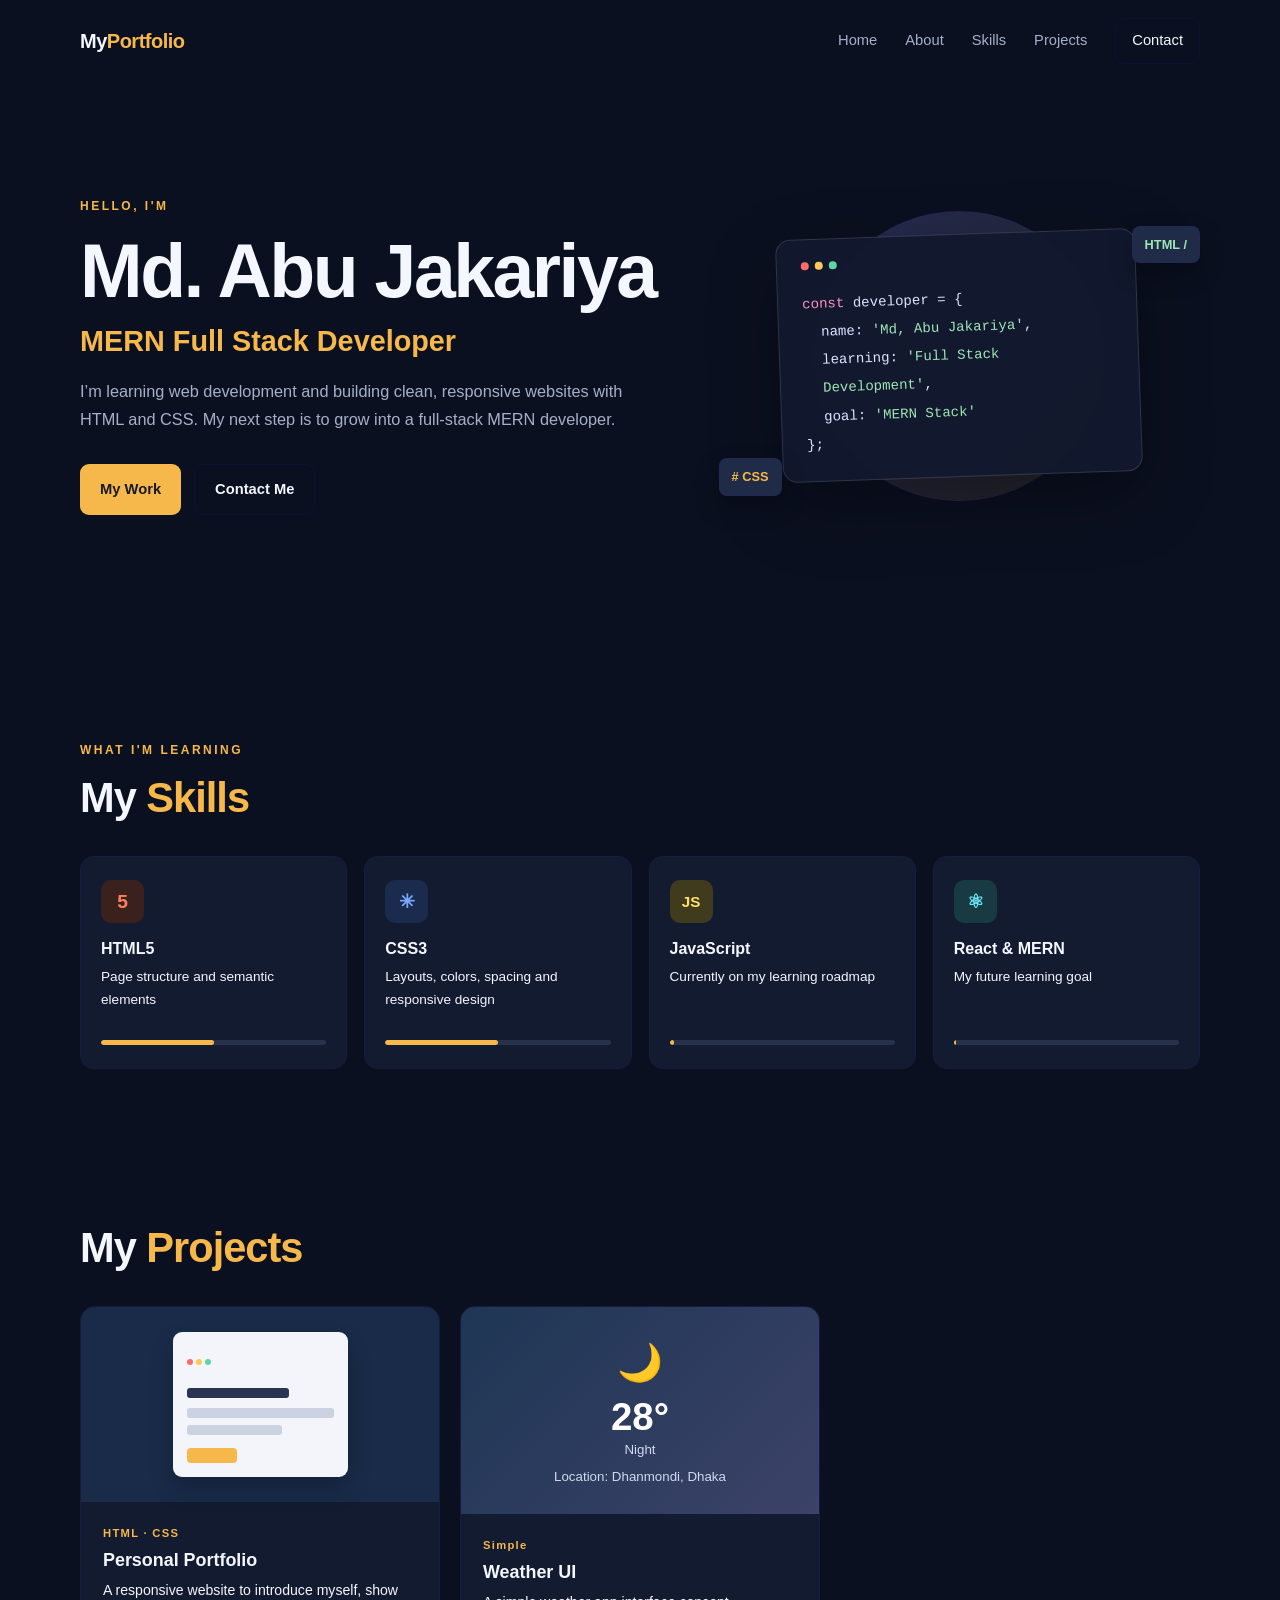
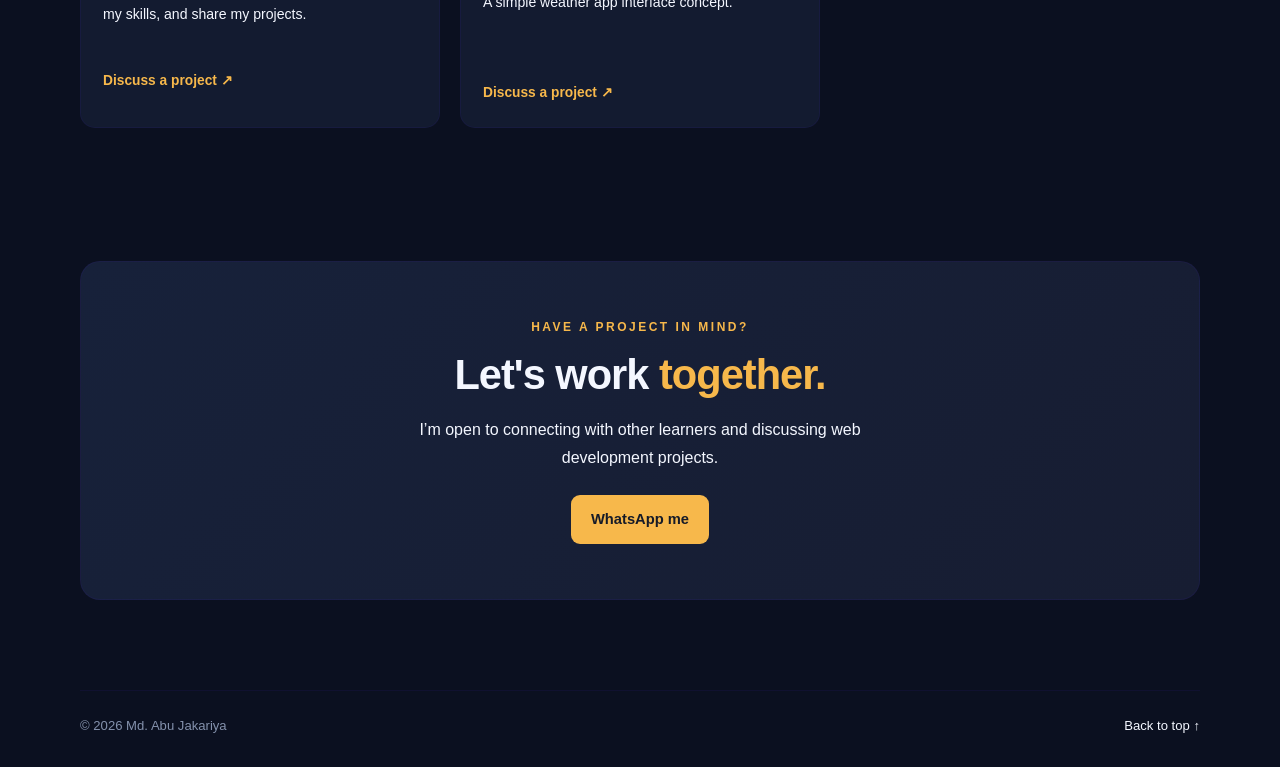
==== index.html @ 3f63f133 "Initial portfolio website" ====
<!DOCTYPE html>
<html lang="en">
<head>
  <meta charset="UTF-8">
  <meta name="viewport" content="width=device-width, initial-scale=1.0">
  <title>portfolio.com</title>
  <link rel="stylesheet" href="style.css">
</head>
<body>
  <header class="navbar">
    <a class="logo" href="#home">My<span>Portfolio</span></a>
    <nav aria-label="Main navigation">
      <a href="#home">Home</a>
      <a href="assets/about.html" target="_blank">About</a>
      <a href="assets/skills.html" target="_blank">Skills</a>
      <a href="assets/project.html" target="_blank">Projects</a>
      <a class="nav-contact" href="#contact">Contact</a>
    </nav>
  </header>
<!-- header section -->
  <main>
    <section class="hero section" id="home">
      <div class="hero-text">
        <p class="eyebrow">HELLO, I'M</p>
        <h1>Md. Abu Jakariya</h1>
        <h2><span>MERN Full Stack Developer</span></h2>
        <p class="intro">I’m learning web development and building clean, responsive websites with HTML and CSS. My next step is to grow into a full-stack MERN developer.</p>
        <div class="hero-buttons">
          <a class="button primary" href="#projects">My Work</a>
          <a class="button secondary" href="#contact">Contact Me</a>
        </div>
      </div>
      
      <!-- card -->
      <div class="hero-art" aria-label="Decorative coding illustration">
        <div class="circle"></div>
        <div class="code-card">
          <div class="dots"><i></i><i></i><i></i></div>
          <p><span class="pink">const</span> developer = {</p>
          <p class="indent">name: <span class="green">'Md, Abu Jakariya'</span>,</p>
          <p class="indent">learning: <span class="green">'Full Stack Development'</span>,</p>
          <p class="indent">goal: <span class="green">'MERN Stack'</span></p>
          <p>};</p>
          <p class="cursor-line"></p>
        </div>
        <span class="float-tag tag-one"> HTML /</span>
        <span class="float-tag tag-two"># CSS</span>
      </div>
    </section>

    <!-- Skills -->
    <section class="section" id="skills">
      <div class="section-heading">
        <p class="eyebrow">WHAT I'M LEARNING</p>
        <h2>My <span>Skills</span></h2>
      </div>
      <div class="skills-grid">
        <article class="skill-card"><div class="skill-icon html-icon">5</div><h3>HTML5</h3><p>Page structure and semantic elements</p><div class="skill-track"><span style="width: 50%"></span></div></article>
        <article class="skill-card"><div class="skill-icon css-icon">✳</div><h3>CSS3</h3><p>Layouts, colors, spacing and responsive design</p><div class="skill-track"><span style="width: 50%"></span></div></article>
        <article class="skill-card"><div class="skill-icon js-icon">JS</div><h3>JavaScript</h3><p>Currently on my learning roadmap</p><div class="skill-track"><span style="width: 2%"></span></div></article>
        <article class="skill-card"><div class="skill-icon react-icon">⚛</div><h3>React & MERN</h3><p>My future learning goal</p><div class="skill-track"><span style="width: 1%"></span></div></article>
      </div>
     
    </section>

    <section class="section projects" id="projects">
      <div class="section-heading">
        
        <h2>My <span>Projects</span></h2>
      </div>
      <div class="project-grid">
        <article class="project-card">
          <div class="project-preview preview-one"><div class="mini-window"><span></span><span></span><span></span><div class="mini-title"></div><div class="mini-line"></div><div class="mini-line short"></div><div class="mini-button"></div></div></div>
          <div class="project-content"><p class="project-type">HTML · CSS</p><h3>Personal Portfolio</h3><p>A responsive website to introduce myself, show my skills, and share my projects.</p><a href="#contact">Discuss a project ↗</a></div>
        </article>
        <article class="project-card">
          <div class="project-preview preview-two"><div class="weather-card"><span>🌙</span><strong>28°</strong><small>Night</small>
          <div><small>Location: Dhanmondi, Dhaka</small></div></div></div>
          
          <div class="project-content"><p class="project-type"><b>Simple</b></p><h3>Weather UI</h3><p>A simple weather app interface concept.</p><a href="#contact">Discuss a project ↗</a></div>
        </article>
      </div>
    </section>

    <section class="section contact" id="contact">
      <div class="contact-box">
        <p class="eyebrow">HAVE A PROJECT IN MIND?</p>
        <h2>Let's work <span>together.</span></h2>
        <p>I’m open to connecting with other learners and discussing web development projects.</p>
        <a class="button primary" href="https://wa.me/8801773729997">WhatsApp me</a>
      </div>
    </section>
  </main>

  <footer>
    <p>© 2026 Md. Abu Jakariya</p>
    <a href="#home">Back to top ↑</a>
  </footer>
</body>
</html>
---- style.css ----
/*variable*/
:root {
  --bg: #0b1020;
  --panel: hsl(223, 44%, 13%);
  --panel-light: #18233b;
  --text: #f4f7ff;
  --muted: #a5b0c8;
  --accent: #f7b84b;
  --accent-2: #7c8cff;
  --border: rgba(66, 30, 210, 0.09);
}

/*scrolling animation*/
* { box-sizing: border-box; margin: 0; padding: 0; }
html { scroll-behavior: smooth; scroll-padding-top: 90px; }
body {
  background: var(--bg);
  color: var(--text);
  font-family: 'DM Sans', sans-serif;
  line-height: 1.7;
}
/*nav section*/
a { color: inherit; text-decoration: none; }
.navbar {
  width: min(1120px, 90%);
  margin: auto;
  min-height: 82px;
  display: flex;
  align-items: center;
  justify-content: space-between;
  gap: 24px;
}
.logo { font: 800 1.25rem 'Poppins', sans-serif; letter-spacing: -0.5px; }
.logo span { color: var(--accent); }
nav { display: flex; align-items: center; gap: 28px; }
nav a { color: var(--muted); font-size: 0.92rem; transition: color .2s; }
nav a:hover, footer a:hover { color: var(--accent); }
nav .nav-contact { color: var(--text); border: 1px solid var(--border); padding: 9px 16px; border-radius: 9px; }

/*heading section*/
.section { width: min(1120px, 90%); margin: auto; padding: 88px 0; }
.hero { min-height: 570px; display: grid; grid-template-columns: 1.1fr .9fr; align-items: center; gap: 50px; padding-top: 65px; }
.eyebrow { color: var(--accent); font-size: .75rem; font-weight: 700; letter-spacing: 2.5px; margin-bottom: 12px; }
.hero h1 { font: 800 clamp(2.7rem, 6vw, 4.7rem)/1.12 'Poppins', sans-serif; letter-spacing: -2.5px; }
.hero h2 { font: 600 clamp(1.25rem, 3vw, 1.8rem) 'Poppins', sans-serif; margin: 12px 0 20px; }
.hero h2 span, .section-heading h2 span, .contact h2 span { color: var(--accent); }
.intro { max-width: 560px; color: var(--muted); font-size: 1.02rem; }
.hero-buttons { display: flex; flex-wrap: wrap; gap: 13px; margin-top: 30px; }
.button { display: inline-flex; justify-content: center; align-items: center; padding: 12px 20px; border-radius: 9px; font-weight: 700; font-size: .92rem; transition: transform .2s, background .2s; }
.button:hover { transform: translateY(-3px); }
.primary { background: var(--accent); color: #161b28; }
.primary:hover { background: #ffca70; }
.secondary { border: 1px solid var(--border); color: var(--text); }
.secondary:hover { background: var(--panel-light); }

.hero-art { position: relative; min-height: 350px; display: grid; place-items: center; }
.circle { position: absolute; width: 290px; height: 290px; border-radius: 50%; background: linear-gradient(135deg, rgba(124,140,255,.23), rgba(247,184,75,.1)); border: 1px solid var(--border); }
.code-card { z-index: 1; width: min(360px, 100%); padding: 22px 24px; background: rgba(18,26,46,.96); border: 1px solid rgba(255,255,255,.13); border-radius: 15px; box-shadow: 0 24px 70px #0005; font: .88rem/2 'Courier New', monospace; color: #dce4ff; transform: rotate(-2deg); }
.dots { display: flex; gap: 6px; margin-bottom: 20px; }
.dots i, .mini-window > span { width: 8px; height: 8px; display: inline-block; border-radius: 50%; background: #ff6b6b; }
.dots i:nth-child(2), .mini-window > span:nth-child(2) { background: #ffc857; }
.dots i:nth-child(3), .mini-window > span:nth-child(3) { background: #5ed6a4; }
.pink { color: #ff8fc7; }
.green { color: #9ee6b5; }
.indent { padding-left: 18px; }
.cursor-line { color: var(--accent); }
.float-tag { z-index: 2; position: absolute; padding: 7px 12px; border-radius: 8px; background: #202b48; border: 1px solid var(--border); font-size: .8rem; font-weight: 700; box-shadow: 0 10px 25px #0004; }
.tag-one { top: 45px; right: 0; color: #9ee6b5; }
.tag-two { bottom: 35px; left: 0; color: var(--accent); }

.section-heading { margin-bottom: 32px; }
.section-heading h2, .contact h2 { font: 700 clamp(1.9rem, 4vw, 2.6rem)/1.25 'Poppins', sans-serif; letter-spacing: -1px; }


/* skills */
.skills-grid { display: grid; grid-template-columns: repeat(4, 1fr); gap: 17px; }
.skill-card { padding: 23px 20px; border-radius: 14px; background: var(--panel); border: 1px solid var(--border); }
.skill-icon { width: 43px; height: 43px; display: grid; place-items: center; border-radius: 10px; margin-bottom: 17px; font-weight: 800; font-size: 1.2rem; }
.html-icon { background: #3b211e; color: #ff805f; }
.css-icon { background: #1b2b4d; color: #78a9ff; }
.js-icon { background: #413b1d; color: #ffe16b; font-size: .95rem; }
.react-icon { background: #173a43; color: #6ce5f7; }
.skill-card h3 { font: 600 1rem 'Poppins', sans-serif; margin-bottom: 7px; }
.skill-card p { font-size: .85rem; min-height: 58px; }
.skill-track { height: 5px; background: #27324a; border-radius: 20px; margin-top: 17px; overflow: hidden; }
.skill-track span { display: block; height: 100%; background: var(--accent); border-radius: inherit; }
.note { color: #8491ac; font-size: .8rem; margin-top: 15px; }

/* project */
.projects { padding-top: 65px; }
.project-grid { display: grid; grid-template-columns: repeat(3, 1fr); gap: 20px; }
.project-card { overflow: hidden; border: 1px solid var(--border); border-radius: 15px; background: var(--panel); transition: transform .2s, border-color .2s; }
.project-card:hover { transform: translateY(-5px); border-color: rgba(253, 253, 255, 0.532); }
.project-preview { min-height: 190px; display: grid; place-items: center; background: #192b49; padding: 25px; }
.preview-two { background: linear-gradient(135deg, #1e3654, #3c4268); }
.mini-window { width: 175px; padding: 14px; border-radius: 9px; background: #f4f5fa; box-shadow: 0 12px 25px #0003; }
.mini-window > span { width: 6px; height: 6px; margin-right: 3px; }
.mini-title { height: 10px; width: 70%; background: #283452; border-radius: 3px; margin: 14px 0 10px; }
.mini-line { height: 10px; width: 100%; background: #cbd2e2; border-radius: 3px; margin: 7px 0; }
.mini-line.short { width: 65%; }
.mini-button { width: 50px; height: 15px; border-radius: 4px; background: var(--accent); margin-top: 13px; }
.weather-card { display: grid; justify-items: center; color: white; }
.weather-card span { font-size: 2.3rem; color: #ffcf68; }
.weather-card strong { font: 700 2.4rem 'Poppins', sans-serif; }
.weather-card small { color: #d0d9ef; }
.todo-card { width: 190px; padding: 18px; background: #f5f4ff; color: #282b47; border-radius: 10px; box-shadow: 0 12px 25px #0003; }
.todo-card b { display: block; margin-bottom: 10px; }
.todo-card p { font-size: .78rem; padding: 5px 0; color: #525875; }
.project-content { padding: 22px; }
.project-type { color: var(--accent); font-size: .7rem; font-weight: 700; letter-spacing: 1.3px; margin-bottom: 7px; }
.project-content h3 { font: 600 1.12rem 'Poppins', sans-serif; margin-bottom: 8px; }
.project-content > p:not(.project-type) { font-size: .88rem; min-height: 75px; }
.project-content a { display: inline-block; margin-top: 15px; font-size: .86rem; color: var(--accent); font-weight: 700; }

/* contact */
.contact { padding-top: 45px; padding-bottom: 90px; }
.contact-box { text-align: center; padding: 55px 25px; background: linear-gradient(135deg, #17213a, #171d32); border: 1px solid var(--border); border-radius: 20px; }
.contact-box > p:not(.eyebrow) { max-width: 520px; margin: 15px auto 24px; }
.contact-hint { font-size: .75rem; margin-bottom: 0 !important; margin-top: 15px !important; color: #8390aa !important; }
footer { width: min(1120px, 90%); margin: auto; padding: 24px 0 30px; border-top: 1px solid var(--border); display: flex; justify-content: space-between; gap: 20px; color: #8491ac; font-size: .82rem; }
footer a { color: var(--text); }

@media (max-width: 900px) {
  .hero { grid-template-columns: 1fr; gap: 20px; padding-top: 45px; }
  .hero-art { min-height: 320px; }
  .skills-grid { grid-template-columns: repeat(2, 1fr); }
  .project-grid { grid-template-columns: repeat(2, 1fr); }
}
@media (max-width: 600px) {
  .navbar { align-items: flex-start; flex-direction: column; padding: 20px 0; gap: 15px; }
  nav { width: 100%; gap: 15px; flex-wrap: wrap; }
  nav a { font-size: .82rem; }
  .section { padding: 60px 0; }
  .hero { padding-top: 30px; }
  .hero h1 { letter-spacing: -1.5px; }
  .hero-art { min-height: 285px; }
  .circle { width: 235px; height: 235px; }
  .code-card { padding: 18px; font-size: .76rem; }
  .about-card { grid-template-columns: 1fr; padding: 22px; }
  .skills-grid, .project-grid { grid-template-columns: 1fr; }
  .skill-card p, .project-content > p:not(.project-type) { min-height: 0; }
  footer { flex-direction: column; align-items: center; text-align: center; }
}
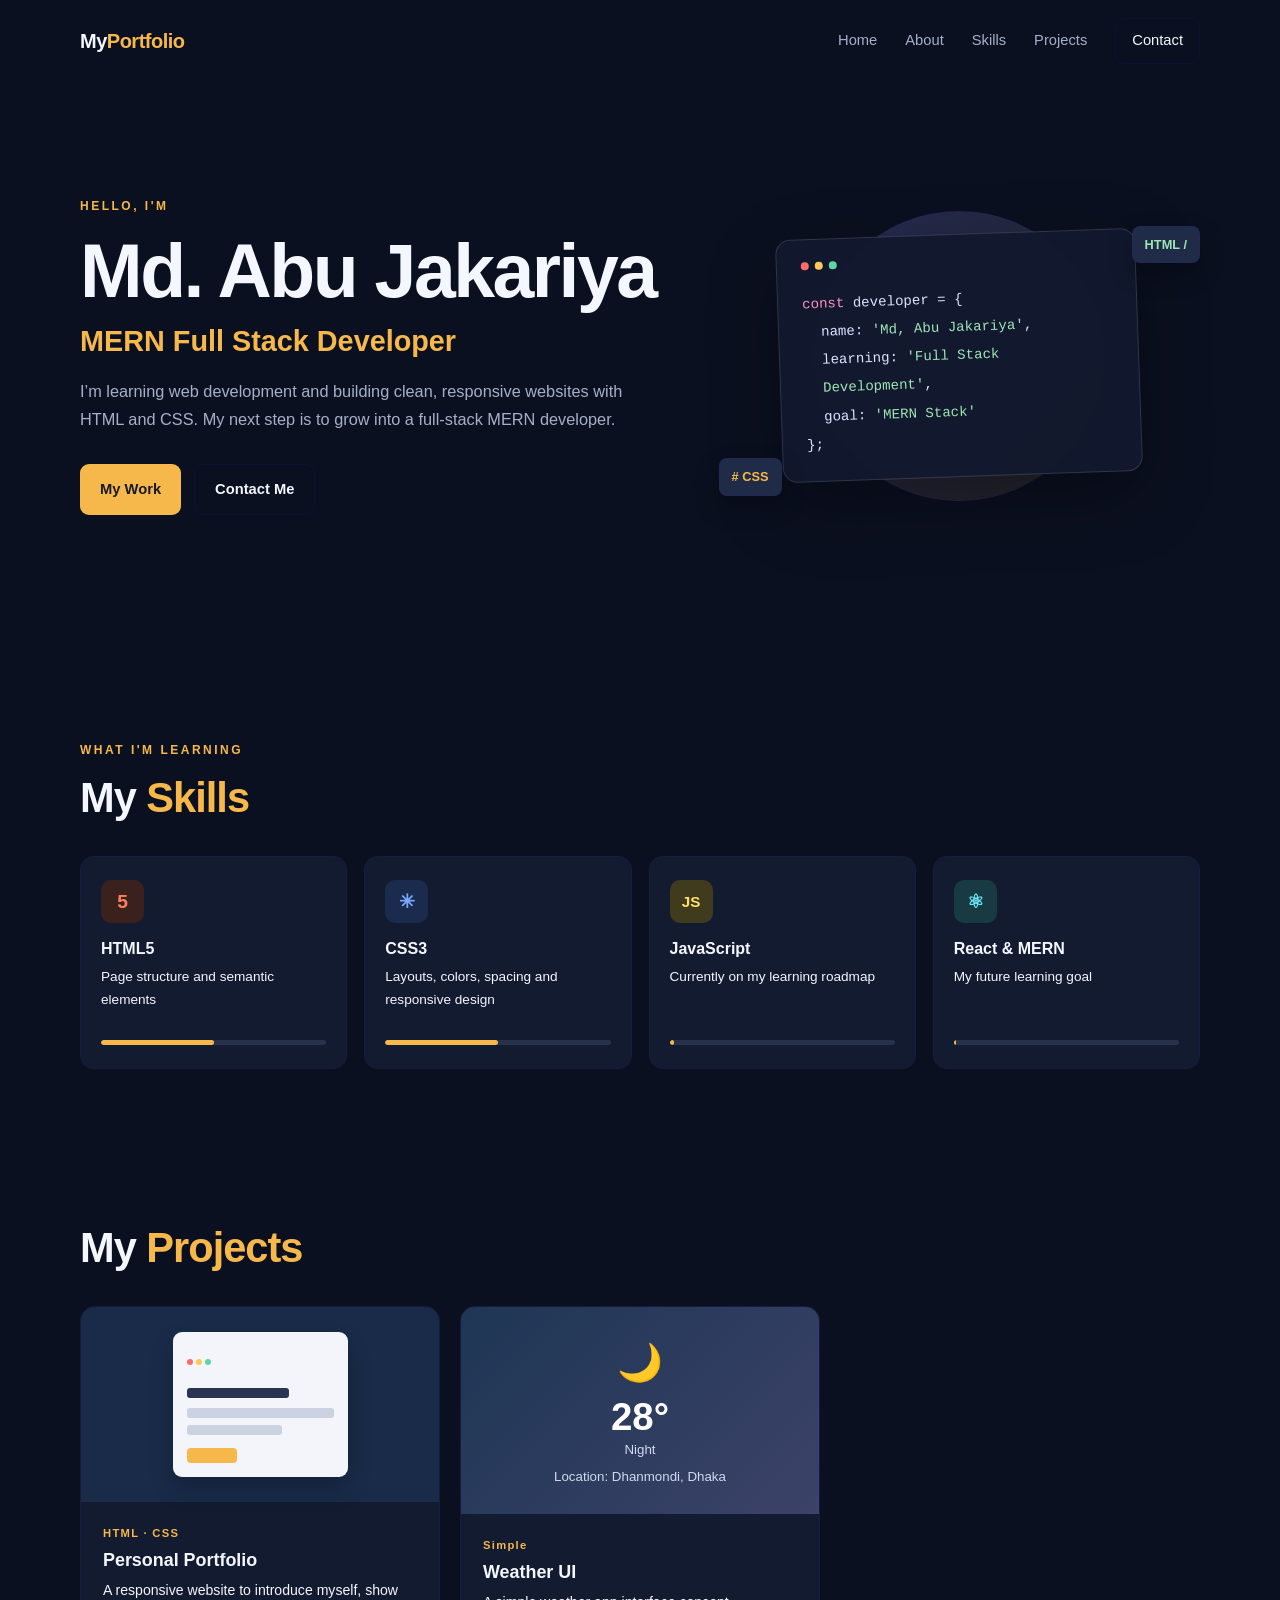
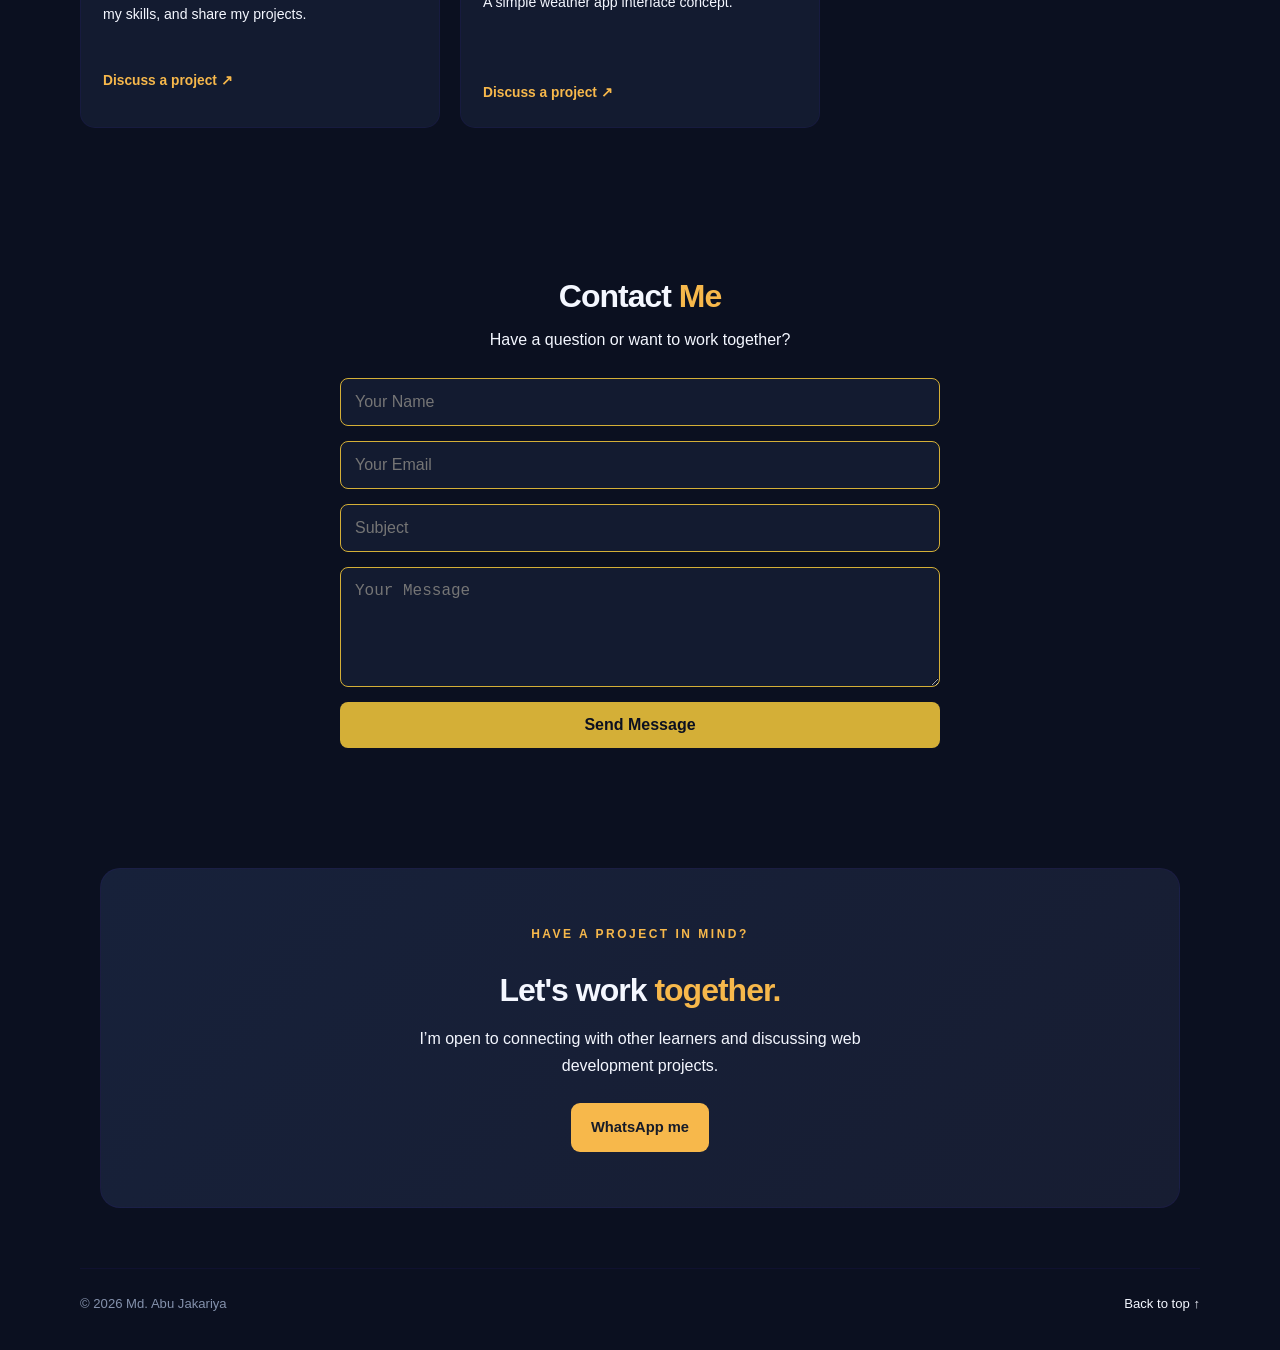
==== commit 3dfa33ea: "Update portfolio website" ====
--- a/index.html
+++ b/index.html
@@ -3,7 +3,8 @@
 <head>
   <meta charset="UTF-8">
   <meta name="viewport" content="width=device-width, initial-scale=1.0">
-  <title>portfolio.com</title>
+  <title>abujakariya.portfolio.gov.bd
+  </title>
   <link rel="stylesheet" href="style.css">
 </head>
 <body>
@@ -82,6 +83,9 @@
       </div>
     </section>
 
+    <!-- form -->
+     
+<section class="contact" id="contact"> <h2>Contact <span id="col">Me</span></h2> <p>Have a question or want to work together?</p> <form class="contact-form"> <input type="text" placeholder="Your Name" required> <input type="email" placeholder="Your Email" required> <input type="text" placeholder="Subject" required> <textarea placeholder="Your Message" rows="5" required></textarea> <button type="submit">Send Message</button> </form> </section>
     <section class="section contact" id="contact">
       <div class="contact-box">
         <p class="eyebrow">HAVE A PROJECT IN MIND?</p>
--- a/style.css
+++ b/style.css
@@ -121,6 +121,123 @@
 footer { width: min(1120px, 90%); margin: auto; padding: 24px 0 30px; border-top: 1px solid var(--border); display: flex; justify-content: space-between; gap: 20px; color: #8491ac; font-size: .82rem; }
 footer a { color: var(--text); }
 
+
+/* Contact Form */
+.contact {
+    padding: 60px 20px;
+    text-align: center;
+    background: var(--bg);
+    color: var(--text);
+}
+
+.contact h2 {
+    font-size: 32px;
+    margin-bottom: 10px;
+}
+
+.contact p {
+    margin-bottom: 25px;
+}
+
+.contact-form {
+    max-width: 600px;
+    margin: auto;
+    display: flex;
+    flex-direction: column;
+    gap: 15px;
+}
+
+.contact-form input,
+.contact-form textarea {
+    width: 100%;
+    padding: 14px;
+    border: 1px solid #d4af37;
+    border-radius: 8px;
+    background: var(--panel);
+    color: var(--text);
+    font-size: 16px;
+    outline: none;
+    box-sizing: border-box;
+}
+
+.contact-form textarea {
+    resize: vertical;
+}
+
+.contact-form button {
+    padding: 14px;
+    background: #d4af37;
+    color: #0b1020;
+    border: none;
+    border-radius: 8px;
+    font-size: 16px;
+    font-weight: bold;
+    cursor: pointer;
+}
+
+.contact-form button:hover {
+    background: #f0ca55;
+}
+
+.contact {
+    padding: 60px 20px;
+    text-align: center;
+    background: var(--bg);
+    color: var(--text);
+}
+
+.contact h2 {
+    font-size: 32px;
+    margin-bottom: 10px;
+    color: var(--text);
+}
+#col{
+  color: var(--accent);
+}
+.contact p {
+    margin-bottom: 25px;
+}
+
+.contact-form {
+    max-width: 600px;
+    margin: auto;
+    display: flex;
+    flex-direction: column;
+    gap: 15px;
+}
+
+.contact-form input,
+.contact-form textarea {
+    width: 100%;
+    padding: 14px;
+    border: 1px solid #d4af37;
+    border-radius: 8px;
+    background: var(--panel);
+    color: var(--text);
+    font-size: 16px;
+    outline: none;
+    box-sizing: border-box;
+}
+
+.contact-form textarea {
+    resize: vertical;
+}
+
+.contact-form button {
+    padding: 14px;
+    background: #d4af37;
+    color: #0b1020;
+    border: none;
+    border-radius: 8px;
+    font-size: 16px;
+    font-weight: bold;
+    cursor: pointer;
+}
+
+.contact-form button:hover {
+    background: #f0ca55;
+}
+
 @media (max-width: 900px) {
   .hero { grid-template-columns: 1fr; gap: 20px; padding-top: 45px; }
   .hero-art { min-height: 320px; }
